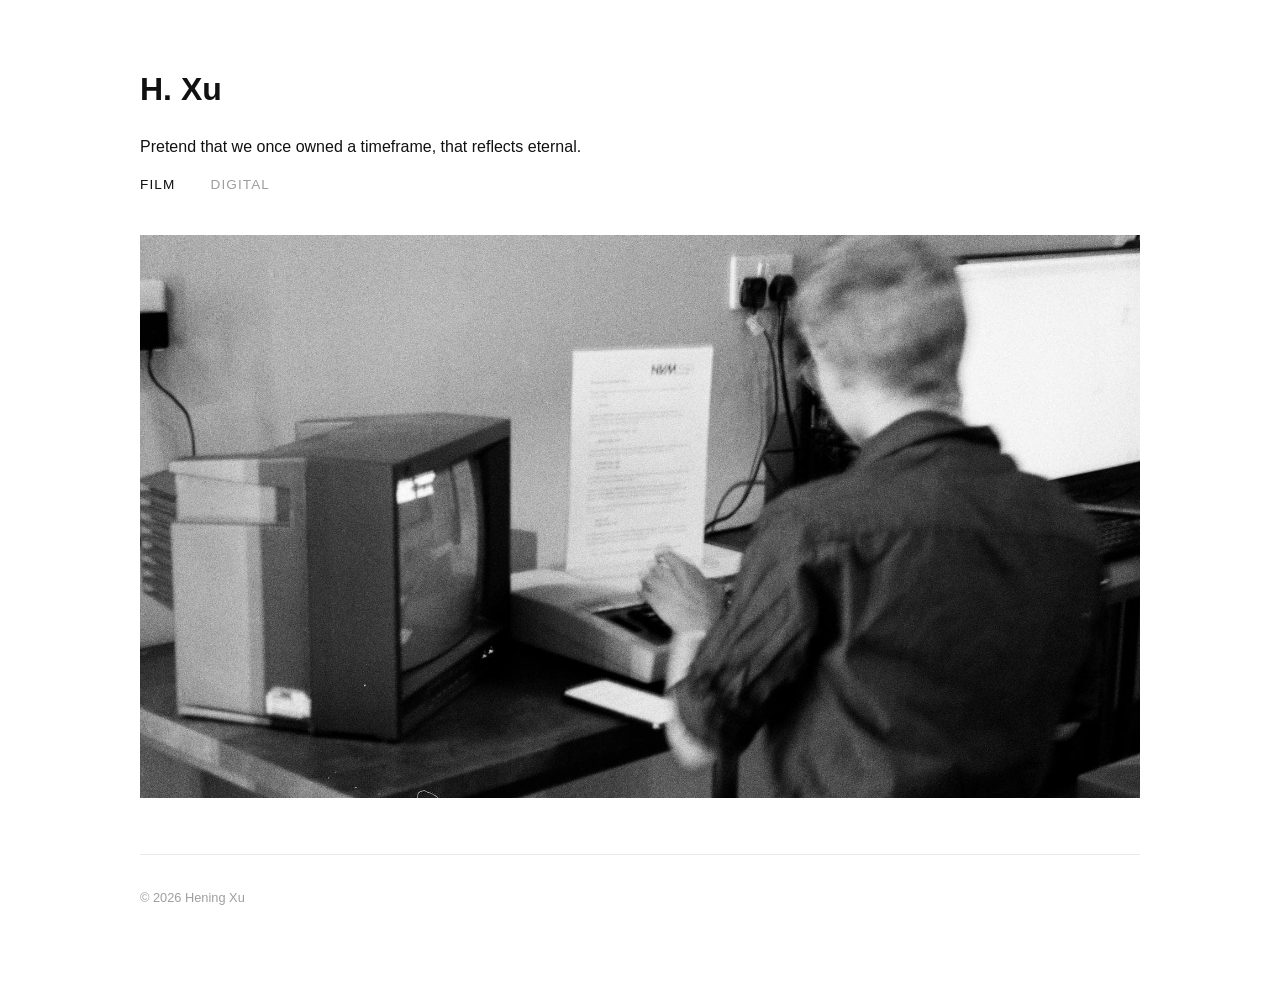
==== gallery/index.html @ 77fc4ff4 "Add files via upload" ====
<!DOCTYPE html>
<html lang="en">
<head>
  <meta charset="UTF-8">
  <meta name="viewport" content="width=device-width, initial-scale=1.0">
  <meta name="color-scheme" content="light dark">
  <meta name="robots" content="noai, noimageai">
  <title>H. XU</title>
  <link rel="stylesheet" href="style.css">
</head>
<body>
  <header class="site-header">
    <div class="header-top">
      <h1>H. Xu</h1>
    </div>
    <p class="intro">
      Pretend that we once owned a timeframe, that reflects eternal.
    </p>

    <nav class="site-nav" aria-label="Main navigation">
      <a href="film.html" class="active">Film</a>
      <a href="digital.html">Digital</a>
    </nav>
  </header>

  <main class="block-list">

    <! -Block 1- >
    <a class="album-block" href="albums/2025_4_Sheffield.html">
      <img src="photos/2025_4_BW/dan_sheffield.jpg" alt="" draggable="false">
      <div class="album-overlay">
        <span class="album-date">April 2025</span>
        <h2 class="album-title">MGS 2025,Sheffield</h2>
      </div>
    </a>

    
  </main>

  <footer class="site-footer">
    <p>&copy; 2026 Hening Xu</p>
  </footer>
</body>
</html>
---- gallery/style.css ----
:root {
  color-scheme: light dark;
  --bg: #ffffff;
  --surface: #f2f2f2;
  --text: #111111;
  --muted: #9e9e9e;
  --border: #eaeaea;
  --backdrop: rgba(10, 10, 12, 0.94);
}

@media (prefers-color-scheme: dark) {
  :root {
    --bg: #111214;
    --surface: #1b1d21;
    --text: #f0f0f2;
    --muted: #7c8089;
    --border: #262930;
    --backdrop: rgba(5, 5, 7, 0.96);
  }
}

* {
  box-sizing: border-box;
}

body {
  margin: 0 auto;
  max-width: 66rem;
  padding: 2.75rem 1.75rem 4rem;
  background-color: var(--bg);
  color: var(--text);
  font-family: "Helvetica Neue", Helvetica, Arial, system-ui, sans-serif;
  line-height: 1.5;
}

.site-header {
  margin-bottom: 2.5rem;
}

.site-nav {
  display: flex;
  flex-wrap: wrap;
  gap: 2.2rem;
}

.site-nav a {
  text-decoration: none;
  font-size: 0.85rem;
  font-weight: 500;
  letter-spacing: 0.08em;
  text-transform: uppercase;
  color: var(--muted);
  transition: color 0.15s ease;
}

.site-nav a:hover,
.site-nav a.active {
  color: var(--text);
}

.block-list {
  display: flex;
  flex-direction: column;
  gap: 14px;
}

.album-block {
  position: relative;
  display: block;
  width: 100%;
  aspect-ratio: 16 / 9; 
  overflow: hidden;
  text-decoration: none;
  background-color: var(--surface);
}

.album-block img {
  width: 100%;
  height: 100%;
  object-fit: cover;
  display: block;
  user-select: none;
  -webkit-user-drag: none;
  transition: transform 0.65s ease;
}

/* Hover-triggered darkening overlay and date heading */
.album-overlay {
  position: absolute;
  inset: 0;
  display: flex;
  flex-direction: column;
  justify-content: center;
  align-items: flex-start;
  padding: 0 10%;
  background-color: rgba(0, 0, 0, 0.42);
  color: #ffffff;
  opacity: 0;
  transition: opacity 0.28s ease;
}

.album-block:hover .album-overlay,
.album-block:focus-visible .album-overlay {
  opacity: 1;
}

.album-block:hover img {
  transform: scale(1.015);
}

.album-date {
  display: block;
  font-size: 0.82rem;
  font-weight: 400;
  letter-spacing: 0.02em;
  opacity: 0.92;
  margin-bottom: 0.2rem;
}

.album-title {
  margin: 0;
  font-size: clamp(1.6rem, 3.2vw, 2.35rem);
  font-weight: 400;
  letter-spacing: -0.01em;
  line-height: 1.15;
}


.album-header {
  margin-bottom: 2rem;
}

.back-link {
  display: inline-block;
  margin-bottom: 1.25rem;
  font-size: 0.84rem;
  color: var(--muted);
  text-decoration: none;
}

.back-link:hover {
  color: var(--text);
}

.album-page-date {
  margin: 0 0 0.2rem;
  font-size: 0.86rem;
  color: var(--muted);
}

.album-page-title {
  margin: 0;
  font-size: 1.85rem;
  font-weight: 400;
}

/* Album Detail Page */
.photo-grid {
  column-count: 2;
  column-gap: 1.25rem;
}

.photo-item {
  break-inside: avoid;
  margin: 0 0 1.25rem;
  cursor: zoom-in;
}

.photo-item img {
  display: block;
  width: 100%;
  height: auto;
  background-color: var(--surface);
  user-select: none;
  -webkit-user-drag: none;
  transition: opacity 0.2s ease;
}

.photo-item:hover img {
  opacity: 0.92;
}

.site-footer {
  margin-top: 3.5rem;
  padding-top: 1.25rem;
  border-top: 1px solid var(--border);
  font-size: 0.8rem;
  color: var(--muted);
}

/* full-width photo*/
.photo-item.full-width {
    column-span: all;
}

/* lightbox */
.lightbox {
  padding: 0;
  border: none;
  background: transparent;
  width: 100vw;
  height: 100vh;
  max-width: 100vw;
  max-height: 100vh;
}

.lightbox::backdrop {
  background: var(--backdrop);
}

.lightbox[open] {
  display: flex;
  align-items: center;
  justify-content: center;
}

.lb-stage {
  max-width: min(90vw, 1280px);
  max-height: 90vh;
  padding: 1rem;
}

.lb-stage img {
  max-width: 100%;
  max-height: 86vh;
  width: auto;
  height: auto;
  object-fit: contain;
  display: block;
  user-select: none;
  -webkit-user-drag: none;
}

.lb-btn {
  position: fixed;
  border: none;
  background: transparent;
  color: rgba(255, 255, 255, 0.72);
  cursor: pointer;
  line-height: 1;
  padding: 0.5rem 0.8rem;
  transition: color 0.15s ease;
}

.lb-btn:hover {
  color: #ffffff;
}

.lb-close {
  top: 1rem;
  right: 1.25rem;
  font-size: 2rem;
}

.lb-prev,
.lb-next {
  top: 50%;
  transform: translateY(-50%);
  font-size: 2.5rem;
}

.lb-prev {
  left: 0.75rem;
}

.lb-next {
  right: 0.75rem;
}

/* On touchscreen devices (hover states unavailable), text remains visible by default, with a subtle top-to-bottom gradient applied to prevent it from being obscured. */
@media (hover: none) {
  .album-overlay {
    opacity: 1;
    background: linear-gradient(
      to bottom,
      rgba(0, 0, 0, 0.48) 0%,
      rgba(0, 0, 0, 0.1) 55%,
      rgba(0, 0, 0, 0) 100%
    );
  }
}

/* adaptation for mobile phones */
@media (max-width: 640px) {
  body {
    padding: 2rem 1rem 3rem;
  }

  .album-block {
    aspect-ratio: 16 / 10;
  }

  .album-overlay {
    padding: 1.25rem 1.4rem;
  }

  .photo-grid {
    column-count: 1;
  }
}

.album-text {
  max-width: 38rem;    
  margin: 2.5rem 0;    
  font-size: 1.5rem;
  line-height: 1.75;
  color: var(--text);
}

.album-text p {
  margin: 0 0 0.85rem;
}

.album-text p:last-child {
  margin-bottom: 0;
}
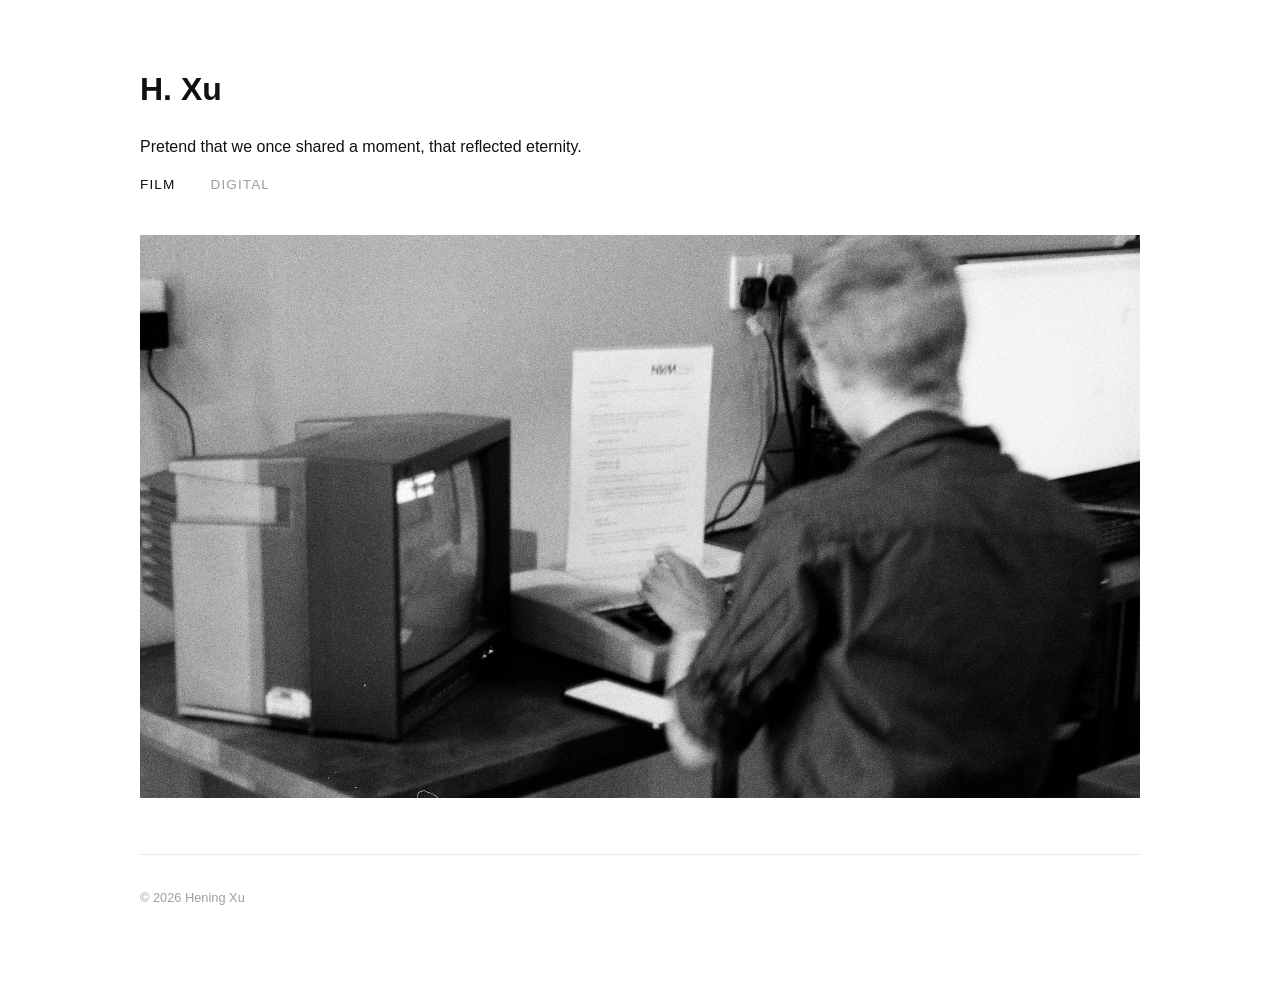
==== commit 66001e7d: "Update index.html" ====
--- a/gallery/index.html
+++ b/gallery/index.html
@@ -14,7 +14,7 @@
       <h1>H. Xu</h1>
     </div>
     <p class="intro">
-      Pretend that we once owned a timeframe, that reflects eternal.
+      Pretend that we once shared a moment, that reflected eternity.
     </p>
 
     <nav class="site-nav" aria-label="Main navigation">
@@ -41,4 +41,4 @@
     <p>&copy; 2026 Hening Xu</p>
   </footer>
 </body>
-</html>+</html>
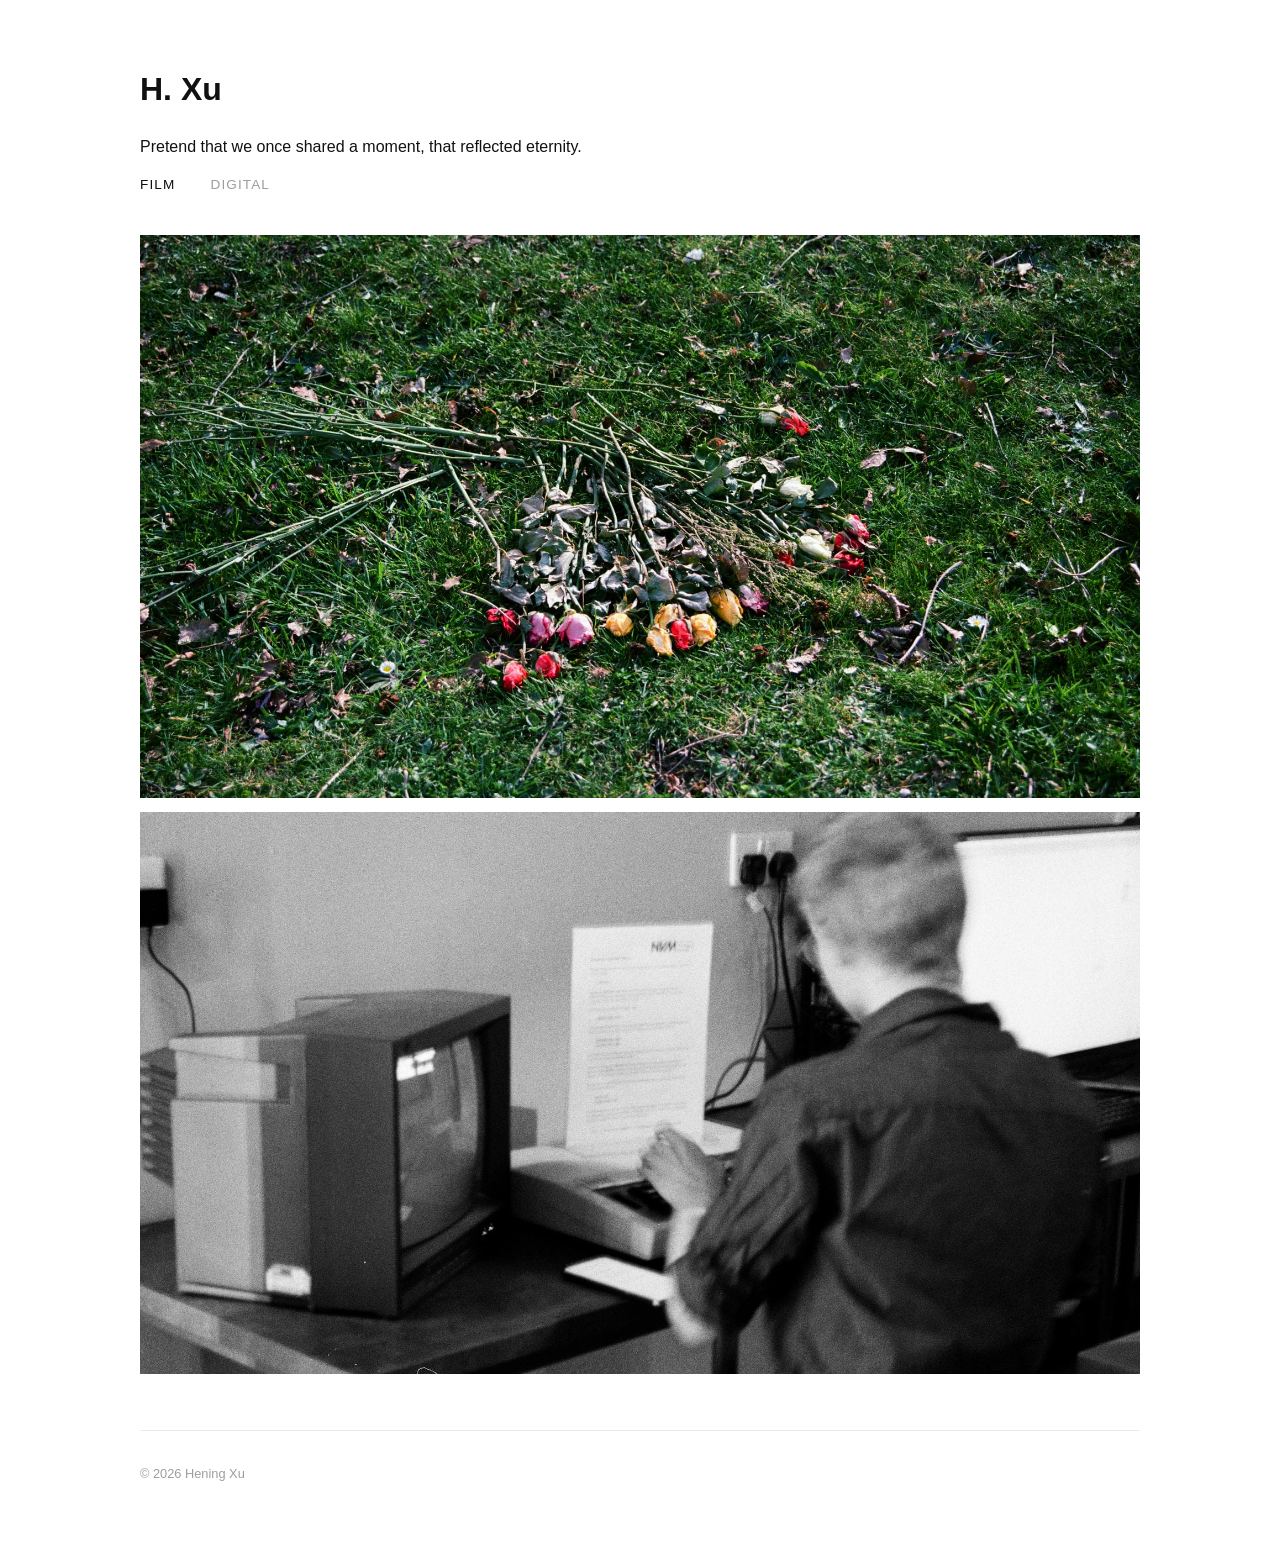
==== commit 6bdb8a42: "Update index.html" ====
--- a/gallery/index.html
+++ b/gallery/index.html
@@ -25,12 +25,21 @@
 
   <main class="block-list">
 
+    <! -Block 2- >
+    <a class="album-block" href="albums/2025_Nottingham.html">
+      <img src="photos/2025_nottingham/n2_1_b.jpg" alt="" draggable="false">
+      <div class="album-overlay">
+        <span class="album-date">2025</span>
+        <h2 class="album-title">Nottingham</h2>
+      </div>
+    </a>
+    
     <! -Block 1- >
     <a class="album-block" href="albums/2025_4_Sheffield.html">
       <img src="photos/2025_4_BW/dan_sheffield.jpg" alt="" draggable="false">
       <div class="album-overlay">
         <span class="album-date">April 2025</span>
-        <h2 class="album-title">MGS 2025,Sheffield</h2>
+        <h2 class="album-title">MGS 2025</h2>
       </div>
     </a>
 
